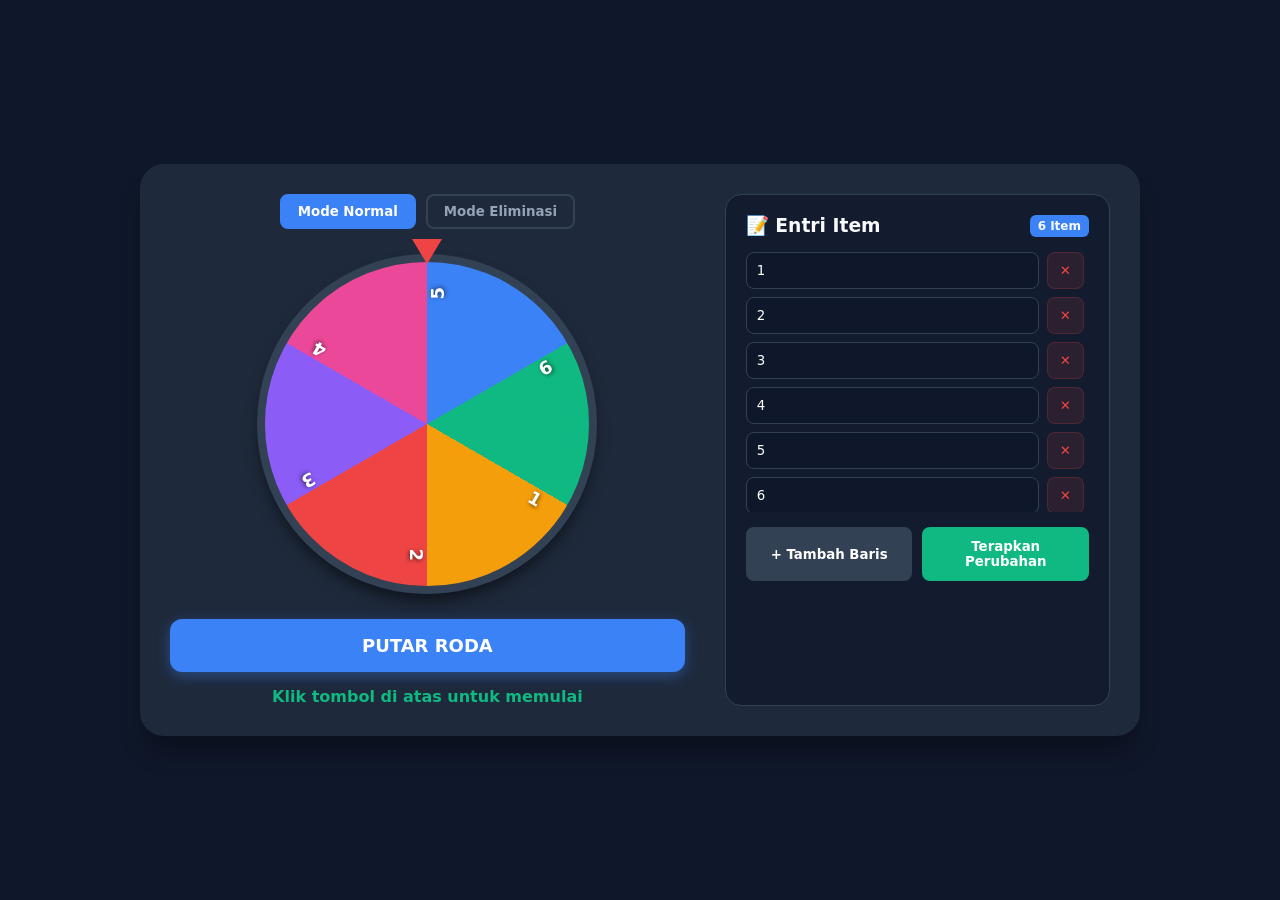
==== index.html @ 284aef4f "Add files via upload" ====
<!DOCTYPE html>
<html lang="id">
<head>
    <meta charset="UTF-8">
    <meta name="viewport" content="width=device-width, initial-scale=1.0">
    <title>🎰 Roda Roulette Keberuntungan</title>
    <link rel="stylesheet" href="style.css">
</head>
<body>

    <div class="app-container">
        <div class="wheel-section">
            <div class="mode-selector">
                <button id="modeNormal" class="active" onclick="changeMode('normal')">Mode Normal</button>
                <button id="modeEliminate" onclick="changeMode('elimination')">Mode Eliminasi</button>
            </div>

            <div class="wheel-box">
                <div class="pointer"></div>
                <div id="wheel" class="wheel"></div>
            </div>

            <button id="spinBtn" class="btn-spin" onclick="spinWheel()">PUTAR RODA</button>
            <div id="resultText" class="result-display">Klik tombol di atas untuk memulai</div>
        </div>

        <div class="input-section">
            <div class="input-header">
                <h3>📝 Entri Item</h3>
                <span id="itemCount" class="badge">0 Item</span>
            </div>
            
            <div id="item-inputs" class="inputs-container"></div>
            
            <div class="action-buttons">
                <button class="btn-secondary" onclick="addItemRow('')">+ Tambah Baris</button>
                <button class="btn-primary" onclick="saveItems()">Terapkan Perubahan</button>
            </div>
        </div>
    </div>

    <script src="script.js"></script>
</body>
</html>
---- style.css ----
:root {
    --bg-dark: #0f172a;
    --bg-card: #1e293b;
    --primary: #3b82f6;
    --primary-hover: #2563eb;
    --success: #10b981;
    --danger: #ef4444;
    --text-white: #f8fafc;
    --text-muted: #94a3b8;
    --border: #334155;
}

* { box-sizing: border-box; margin: 0; padding: 0; font-family: system-ui, sans-serif; }
body { background: var(--bg-dark); color: var(--text-white); display: flex; justify-content: center; align-items: center; min-height: 100vh; padding: 20px; }

.app-container { display: flex; gap: 40px; background: var(--bg-card); padding: 30px; border-radius: 24px; box-shadow: 0 20px 25px -5px rgba(0,0,0,0.3); max-width: 1000px; width: 100%; flex-wrap: wrap; }
.wheel-section { flex: 1.2; display: flex; flex-direction: column; align-items: center; min-width: 320px; }
.input-section { flex: 0.8; background: #131c2e; padding: 20px; border-radius: 16px; border: 1px solid var(--border); min-width: 300px; display: flex; flex-direction: column; }

.mode-selector { display: flex; gap: 10px; margin-bottom: 25px; }
.mode-selector button { padding: 8px 16px; background: transparent; border: 2px solid var(--border); color: var(--text-muted); border-radius: 8px; cursor: pointer; font-weight: 600; }
.mode-selector button.active { background: var(--primary); border-color: var(--primary); color: white; }

.wheel-box { position: relative; margin-bottom: 25px; }
.pointer { position: absolute; top: -15px; left: 50%; transform: translateX(-50%); width: 0; height: 0; border-left: 15px solid transparent; border-right: 15px solid transparent; border-top: 25px solid var(--danger); z-index: 10; }
.wheel { width: 340px; height: 340px; border-radius: 50%; border: 8px solid #334155; position: relative; overflow: hidden; transition: transform 4s cubic-bezier(0.1, 0.8, 0.1, 1); box-shadow: 0 10px 15px -3px rgba(0,0,0,0.5); }

.wheel-text { position: absolute; width: 50%; height: 50%; left: 50%; top: 50%; transform-origin: 0% 0%; text-align: right; padding-right: 25px; box-sizing: border-box; font-weight: bold; font-size: 18px; text-shadow: 1px 1px 4px rgba(0,0,0,0.6); color: white; }

.btn-spin { width: 100%; padding: 16px; background: var(--primary); border: none; color: white; font-size: 18px; font-weight: bold; border-radius: 12px; cursor: pointer; box-shadow: 0 4px 14px rgba(59,130,246,0.4); }
.btn-spin:hover { background: var(--primary-hover); }
.btn-spin:disabled { background: #475569; cursor: not-allowed; box-shadow: none; }

.result-display { margin-top: 15px; font-size: 16px; font-weight: 600; color: var(--success); }

.input-header { display: flex; justify-content: space-between; align-items: center; margin-bottom: 15px; }
.badge { background: var(--primary); padding: 4px 8px; border-radius: 6px; font-size: 12px; font-weight: bold; }
.inputs-container { max-height: 260px; overflow-y: auto; display: flex; flex-direction: column; gap: 8px; margin-bottom: 15px; padding-right: 5px; }

.item-row { display: flex; gap: 8px; }
.item-row input { flex: 1; padding: 10px; background: var(--bg-dark); border: 1px solid var(--border); border-radius: 8px; color: white; font-weight: 500; }
.btn-del { padding: 0 12px; background: rgba(239,68,68,0.1); border: 1px solid rgba(239,68,68,0.2); color: var(--danger); border-radius: 8px; cursor: pointer; }
.btn-del:hover { background: var(--danger); color: white; }

.action-buttons { display: flex; gap: 10px; margin-bottom: 15px; }
.action-buttons button { flex: 1; padding: 12px; font-weight: bold; border-radius: 8px; cursor: pointer; border: none; }
.btn-secondary { background: var(--border); color: white; }
.btn-primary { background: var(--success); color: white; }

.nav-setting { text-align: center; font-size: 13px; color: var(--text-muted); text-decoration: none; display: block; margin-top: auto; }
.nav-setting:hover { color: var(--primary); text-decoration: underline; }
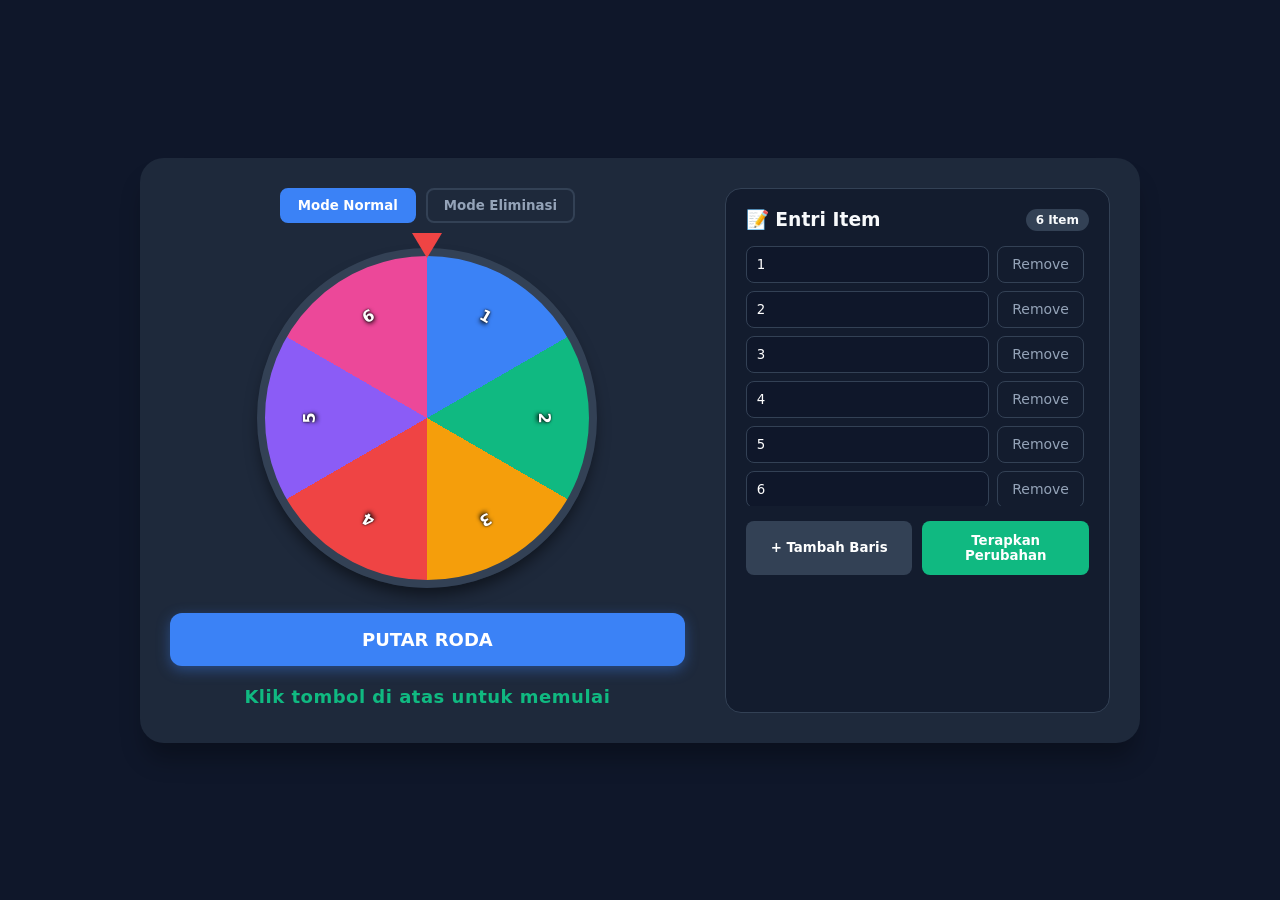
==== commit e3352ccb: "Update index.html" ====
--- a/index.html
+++ b/index.html
@@ -3,7 +3,7 @@
 <head>
     <meta charset="UTF-8">
     <meta name="viewport" content="width=device-width, initial-scale=1.0">
-    <title>🎰 Roda Roulette Keberuntungan</title>
+    <title>Eds Fun Game</title>
     <link rel="stylesheet" href="style.css">
 </head>
 <body>
@@ -41,4 +41,4 @@
 
     <script src="script.js"></script>
 </body>
-</html>+</html>
--- a/style.css
+++ b/style.css
@@ -18,34 +18,77 @@
 .input-section { flex: 0.8; background: #131c2e; padding: 20px; border-radius: 16px; border: 1px solid var(--border); min-width: 300px; display: flex; flex-direction: column; }
 
 .mode-selector { display: flex; gap: 10px; margin-bottom: 25px; }
-.mode-selector button { padding: 8px 16px; background: transparent; border: 2px solid var(--border); color: var(--text-muted); border-radius: 8px; cursor: pointer; font-weight: 600; }
+.mode-selector button { padding: 8px 16px; background: transparent; border: 2px solid var(--border); color: var(--text-muted); border-radius: 8px; cursor: pointer; font-weight: 600; transition: all 0.2s ease; }
 .mode-selector button.active { background: var(--primary); border-color: var(--primary); color: white; }
 
 .wheel-box { position: relative; margin-bottom: 25px; }
 .pointer { position: absolute; top: -15px; left: 50%; transform: translateX(-50%); width: 0; height: 0; border-left: 15px solid transparent; border-right: 15px solid transparent; border-top: 25px solid var(--danger); z-index: 10; }
-.wheel { width: 340px; height: 340px; border-radius: 50%; border: 8px solid #334155; position: relative; overflow: hidden; transition: transform 4s cubic-bezier(0.1, 0.8, 0.1, 1); box-shadow: 0 10px 15px -3px rgba(0,0,0,0.5); }
 
-.wheel-text { position: absolute; width: 50%; height: 50%; left: 50%; top: 50%; transform-origin: 0% 0%; text-align: right; padding-right: 25px; box-sizing: border-box; font-weight: bold; font-size: 18px; text-shadow: 1px 1px 4px rgba(0,0,0,0.6); color: white; }
+.wheel { 
+    width: 340px; 
+    height: 340px; 
+    border-radius: 50%; 
+    border: 8px solid #334155; 
+    position: relative; 
+    overflow: hidden; 
+    transition: transform 4s cubic-bezier(0.1, 0.8, 0.1, 1); 
+    box-shadow: 0 10px 15px -3px rgba(0,0,0,0.5); 
+}
 
-.btn-spin { width: 100%; padding: 16px; background: var(--primary); border: none; color: white; font-size: 18px; font-weight: bold; border-radius: 12px; cursor: pointer; box-shadow: 0 4px 14px rgba(59,130,246,0.4); }
+.wheel-text { 
+    position: absolute; 
+    width: 100%; 
+    height: 100%; 
+    top: 0; 
+    left: 0; 
+    transform-origin: center center;
+}
+
+.wheel-text span {
+    position: absolute;
+    left: 50%;
+    top: 35px; 
+    transform: translateX(-50%);
+    font-weight: bold;
+    font-size: 16px;
+    text-shadow: 0 2px 4px rgba(0,0,0,0.9), 0 0 2px rgba(0,0,0,1);
+    color: white;
+    white-space: nowrap;
+    text-align: center;
+}
+
+.btn-spin { width: 100%; padding: 16px; background: var(--primary); border: none; color: white; font-size: 18px; font-weight: bold; border-radius: 12px; cursor: pointer; box-shadow: 0 4px 14px rgba(59,130,246,0.4); transition: all 0.2s ease; }
 .btn-spin:hover { background: var(--primary-hover); }
 .btn-spin:disabled { background: #475569; cursor: not-allowed; box-shadow: none; }
 
-.result-display { margin-top: 15px; font-size: 16px; font-weight: 600; color: var(--success); }
+/* Desain minimalis text hasil pemenang tanpa emotikon */
+.result-display { margin-top: 20px; font-size: 18px; font-weight: 600; color: var(--success); text-align: center; min-height: 27px; letter-spacing: 0.5px; }
 
 .input-header { display: flex; justify-content: space-between; align-items: center; margin-bottom: 15px; }
-.badge { background: var(--primary); padding: 4px 8px; border-radius: 6px; font-size: 12px; font-weight: bold; }
+.badge { background: var(--border); padding: 4px 10px; border-radius: 20px; font-size: 12px; font-weight: 600; color: var(--text-white); }
 .inputs-container { max-height: 260px; overflow-y: auto; display: flex; flex-direction: column; gap: 8px; margin-bottom: 15px; padding-right: 5px; }
 
 .item-row { display: flex; gap: 8px; }
-.item-row input { flex: 1; padding: 10px; background: var(--bg-dark); border: 1px solid var(--border); border-radius: 8px; color: white; font-weight: 500; }
-.btn-del { padding: 0 12px; background: rgba(239,68,68,0.1); border: 1px solid rgba(239,68,68,0.2); color: var(--danger); border-radius: 8px; cursor: pointer; }
-.btn-del:hover { background: var(--danger); color: white; }
+.item-row input { flex: 1; padding: 10px; background: var(--bg-dark); border: 1px solid var(--border); border-radius: 8px; color: white; font-weight: 500; outline: none; }
+.item-row input:focus { border-color: var(--primary); }
+
+/* Tombol hapus modern minimalis */
+.btn-del { padding: 0 14px; background: transparent; border: 1px solid var(--border); color: var(--text-muted); border-radius: 8px; cursor: pointer; font-size: 14px; font-weight: 500; transition: all 0.2s ease; }
+.btn-del:hover { background: rgba(239, 68, 68, 0.1); border-color: var(--danger); color: var(--danger); }
 
 .action-buttons { display: flex; gap: 10px; margin-bottom: 15px; }
-.action-buttons button { flex: 1; padding: 12px; font-weight: bold; border-radius: 8px; cursor: pointer; border: none; }
+.action-buttons button { flex: 1; padding: 12px; font-weight: bold; border-radius: 8px; cursor: pointer; border: none; transition: all 0.2s ease; }
 .btn-secondary { background: var(--border); color: white; }
+.btn-secondary:hover { background: #475569; }
 .btn-primary { background: var(--success); color: white; }
+.btn-primary:hover { background: #059669; }
 
 .nav-setting { text-align: center; font-size: 13px; color: var(--text-muted); text-decoration: none; display: block; margin-top: auto; }
-.nav-setting:hover { color: var(--primary); text-decoration: underline; }+.nav-setting:hover { color: var(--primary); text-decoration: underline; }
+
+@media (max-width: 768px) {
+    body { padding: 10px; }
+    .app-container { gap: 20px; padding: 15px; }
+    .wheel-section, .input-section { min-width: 100%; }
+    .wheel { width: 280px; height: 280px; }
+}
